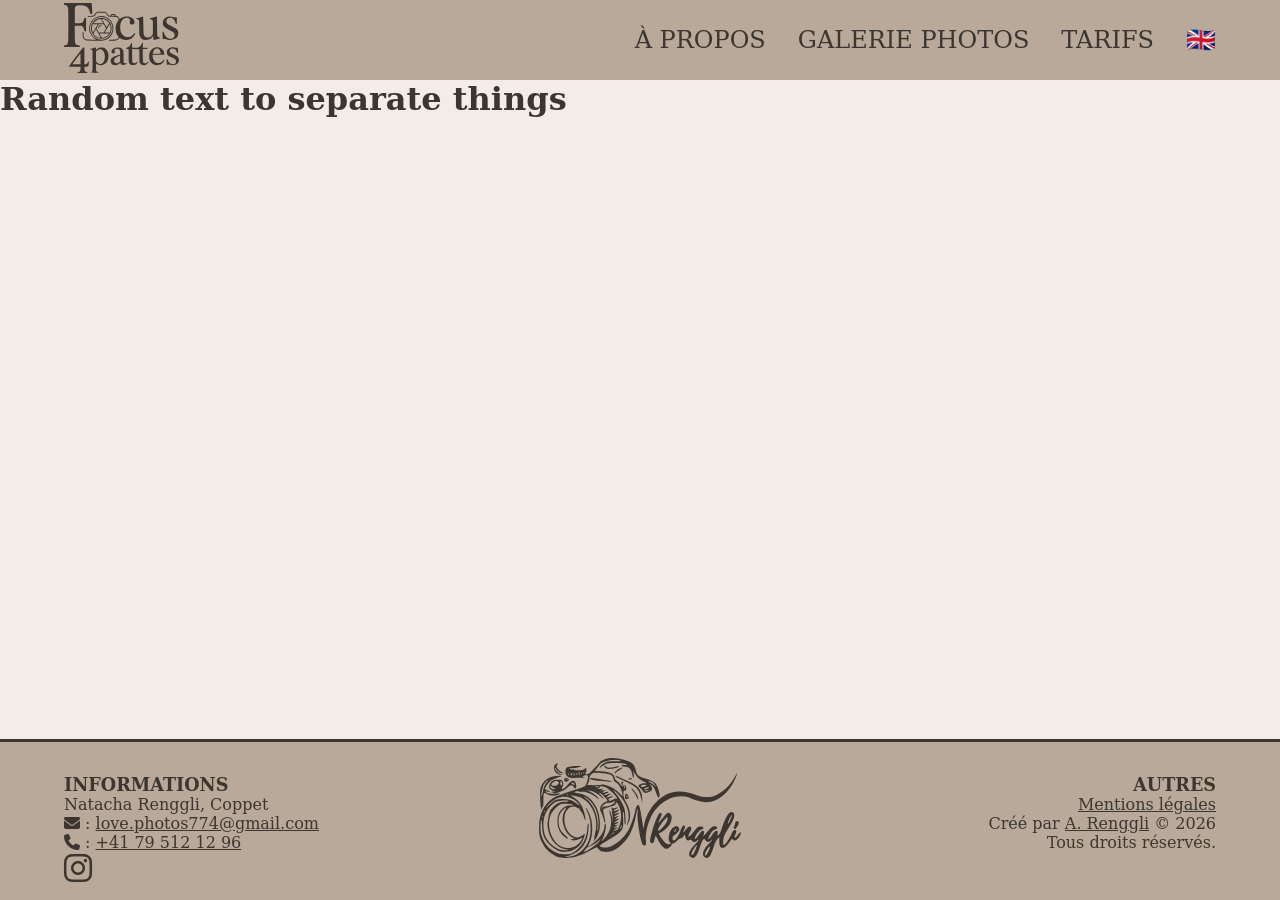
==== index.html @ 82062460 "feat(header-footer): add header/footer for wide screens" ====
<!DOCTYPE html>
<html>
    <head>
        <meta charset="UTF-8">
        <meta name="viewport" content="width=device-width, initial-scale=1.0" />
        <title>Focus4pattes</title>
        <link rel="stylesheet" href="https://cdnjs.cloudflare.com/ajax/libs/font-awesome/6.5.0/css/all.min.css">
        <link rel="stylesheet" href="css/header-footer.css" />
    </head>

    <body>
        <header id="main-header" class="header">
            <div class="logo">
                <a href="#"><img src="img/layout/focus4pattes.svg" alt="Focus 4 pattes logo"></a>
            </div>
            <nav class="desktop-nav">
                <a href="#about" data-i18n="nav-about">À propos</a>
                <a href="#gallery" data-i18n="nav-gallery">Galerie photos</a>
                <a href="#rates" data-i18n="nav-rates">Tarifs</a>
                <button id="lang-switch">🇬🇧</button>
            </nav>
            <button class="hamburger">☰</button>
        </header>

        <main>
            <h1> Random text to separate things</h1>
        </main>

        <footer class="main-footer">
            <div class="footer-section">
                <h3 data-i18n="footer-info">Informations</h3>
                <p>Natacha Renggli, Coppet</p>
                <p><i class="fas fa-envelope"></i> : <a id="emailLink" href="#"><span id="email"></span></a></p>
                <p><i class="fas fa-phone"></i> : <a id="phoneLink" href="#"><span id="phone"></span></a></p>
                <p><a href="https://www.instagram.com/focus4pattes/" target="_blank"><i class="fa-brands fa-instagram fa-2x"></i></a><p>
            </div>

            <div class="footer-logo">
                <img src="img/layout/signature_nr.svg" alt="N. Renggli Signature">
            </div>

            <div class="footer-section">
                <h3 data-i18n="footer-other">Autres</h3>
                <a href="#" data-i18n="footer-legals">Mentions légales</a>
                <p> 
                    <span data-i18n="footer-made">Créé par</span>
                    <a href="https://github.com/AdrienRenggli" target="_blank">A. Renggli</a> © <script>document.write(new Date().getFullYear())</script></p>
                <p data-i18n="footer-rights">Tous droits réservés.</p>
            </div>
        </footer>

        <script src="js/main.js" defer></script>
        <script src="js/reveal.js"></script>
        <script src="js/i18n.js"></script>
    </body>
</html>
---- css/header-footer.css ----
/* ----- General ----- */
:root {
  /* Earthy Palette */
  --bg-beige: #B8A99A;      /* The main header/footer background */
  --text-dark: #3D3630;     /* Deep brown/charcoal for text */
  --overlay-dark: rgba(0, 0, 0, 0.4);
  --white: #F2EDE7;
  
  /* Spacing & Transitions */
  --header-height: 80px;
  --transition-smooth: all 0.3s ease-in-out;

  /* Prevents header from covering the title when clicking nav links */
  scroll-padding-top: var(--header-height);
}

* { margin: 0; padding: 0; box-sizing: border-box; }

@media (max-width: 768px) {
    .desktop-nav {
        display: none; /* TODO for mobile */
    }

    .hamburger {
        display: block;
    }

    .main-footer {
        grid-template-columns: 1fr;
        text-align: center;
    }

    .footer-section:last-child {
        text-align: center;
    }
}

/* ----- Header ----- */

.header {
    background-color: var(--bg-beige);
    height: var(--header-height);
    padding: 0 5%;
    display: flex;
    align-items: center;
    justify-content: space-between;
    position: fixed;
    top: 0;
    width: 100%;
    z-index: 1000;
    transition: var(--transition-smooth);
}

.logo img {
    height: 70px;
    width: auto;
    margin: 0;
    padding: 0;
}

.desktop-nav {
    display: flex;
    gap: 2rem;
    align-items: center;
}

.desktop-nav a {
    text-decoration: none;
    color: var(--text-dark);
    font-weight: 500;
    text-transform: uppercase;
    font-size: 1.5rem;
}

#lang-switch {
    background: none;
    border: none;
    padding: 0;
    cursor: pointer;
    font-size: 1.5rem;
    display: flex;
    align-items: center;
}

.hamburger {
    display: none;
    background: none;
    border: none;
    font-size: 1.5rem;
    cursor: pointer;
}

/* ----- Main content ----- */

body {
  font-family: 'Serif', 'Libre Baskerville', serif;
  background-color: var(--white);
  color: var(--text-dark);
  min-height: 100vh;
  display: flex;
  flex-direction: column;
}

main { 
    flex: 1; 
    padding-top: var(--header-height);
}

/* ----- Footer ----- */

.main-footer {
    border-top: 3px solid var(--text-dark);
    background-color: var(--bg-beige);
    padding: 1rem 5%;
    display: grid;
    grid-template-columns: 1fr auto 1fr;
    align-items: start;
    gap: 2rem;
    margin-top: auto;
}

.footer-section h3 {
    margin-top: 1rem;
    text-transform: uppercase;
    font-size: 1.1rem;
}

.footer-logo img {
    height: 100px;
}

.footer-section:last-child {
    text-align: right;
}

.footer-section a {
    color: var(--text-dark);
    text-decoration: underline;
}
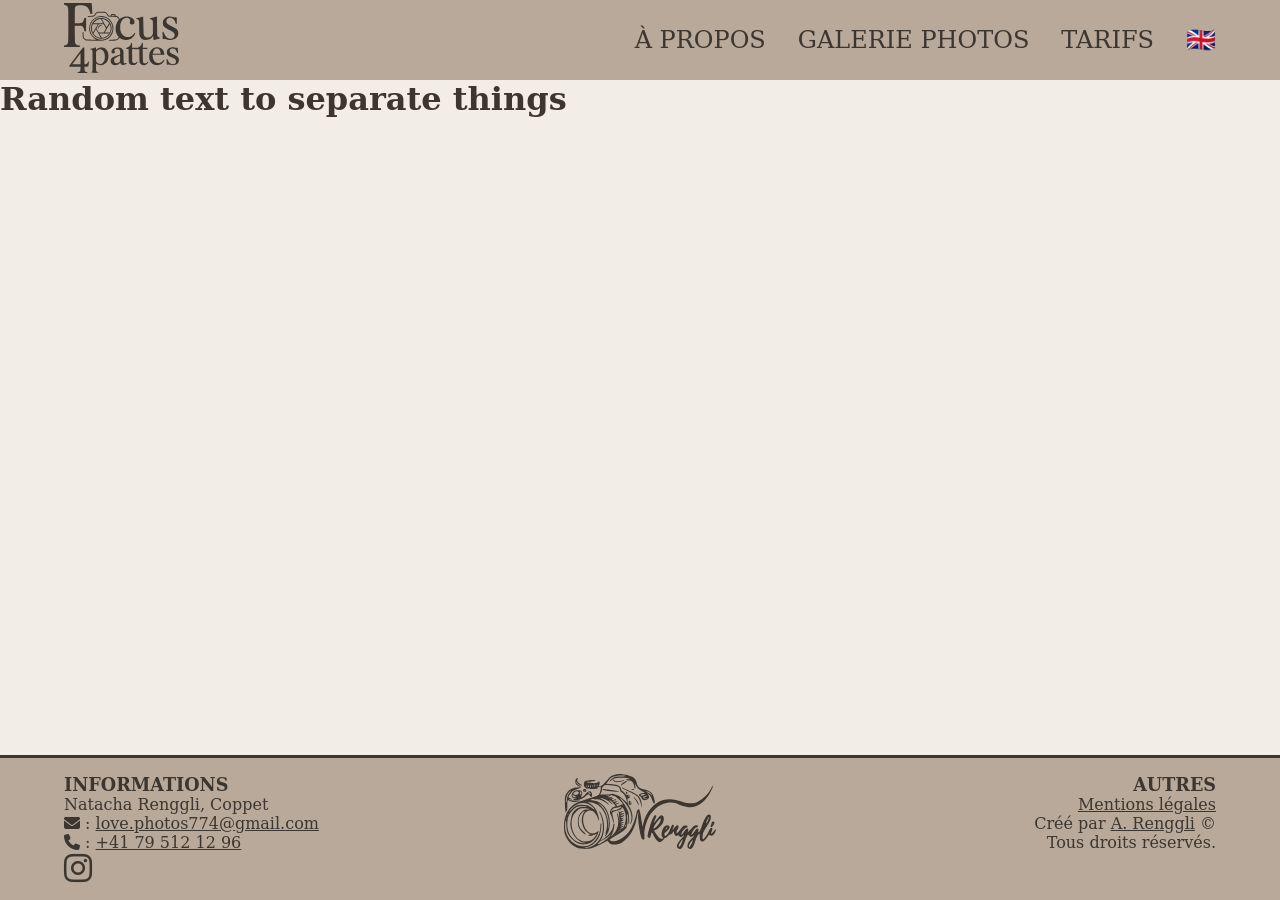
==== commit f23caf28: "feat(components): extract header and footer to components" ====
--- a/index.html
+++ b/index.html
@@ -9,48 +9,18 @@
     </head>
 
     <body>
-        <header id="main-header" class="header">
-            <div class="logo">
-                <a href="#"><img src="img/layout/focus4pattes.svg" alt="Focus 4 pattes logo"></a>
-            </div>
-            <nav class="desktop-nav">
-                <a href="#about" data-i18n="nav-about">À propos</a>
-                <a href="#gallery" data-i18n="nav-gallery">Galerie photos</a>
-                <a href="#rates" data-i18n="nav-rates">Tarifs</a>
-                <button id="lang-switch">🇬🇧</button>
-            </nav>
-            <button class="hamburger">☰</button>
-        </header>
+        <header id="main-header" class="header"></header>
 
         <main>
             <h1> Random text to separate things</h1>
         </main>
 
-        <footer class="main-footer">
-            <div class="footer-section">
-                <h3 data-i18n="footer-info">Informations</h3>
-                <p>Natacha Renggli, Coppet</p>
-                <p><i class="fas fa-envelope"></i> : <a id="emailLink" href="#"><span id="email"></span></a></p>
-                <p><i class="fas fa-phone"></i> : <a id="phoneLink" href="#"><span id="phone"></span></a></p>
-                <p><a href="https://www.instagram.com/focus4pattes/" target="_blank"><i class="fa-brands fa-instagram fa-2x"></i></a><p>
-            </div>
+        <footer id="main-footer" class="main-footer"></footer>
 
-            <div class="footer-logo">
-                <img src="img/layout/signature_nr.svg" alt="N. Renggli Signature">
-            </div>
-
-            <div class="footer-section">
-                <h3 data-i18n="footer-other">Autres</h3>
-                <a href="#" data-i18n="footer-legals">Mentions légales</a>
-                <p> 
-                    <span data-i18n="footer-made">Créé par</span>
-                    <a href="https://github.com/AdrienRenggli" target="_blank">A. Renggli</a> © <script>document.write(new Date().getFullYear())</script></p>
-                <p data-i18n="footer-rights">Tous droits réservés.</p>
-            </div>
-        </footer>
-
-        <script src="js/main.js" defer></script>
+        <script src="js/i18n.js"></script>
+        <script src="js/main.js"></script>
         <script src="js/reveal.js"></script>
-        <script src="js/i18n.js"></script>
+        
+        <script src="js/load-components.js"></script>
     </body>
-</html>
+</html>
--- a/css/header-footer.css
+++ b/css/header-footer.css
@@ -15,25 +15,6 @@
 }
 
 * { margin: 0; padding: 0; box-sizing: border-box; }
-
-@media (max-width: 768px) {
-    .desktop-nav {
-        display: none; /* TODO for mobile */
-    }
-
-    .hamburger {
-        display: block;
-    }
-
-    .main-footer {
-        grid-template-columns: 1fr;
-        text-align: center;
-    }
-
-    .footer-section:last-child {
-        text-align: center;
-    }
-}
 
 /* ----- Header ----- */
 
@@ -54,8 +35,6 @@
 .logo img {
     height: 70px;
     width: auto;
-    margin: 0;
-    padding: 0;
 }
 
 .desktop-nav {
@@ -120,13 +99,12 @@
 }
 
 .footer-section h3 {
-    margin-top: 1rem;
     text-transform: uppercase;
     font-size: 1.1rem;
 }
 
 .footer-logo img {
-    height: 100px;
+    height: 75px;
 }
 
 .footer-section:last-child {
@@ -136,4 +114,67 @@
 .footer-section a {
     color: var(--text-dark);
     text-decoration: underline;
+}
+
+/* ----- For thinner screens ----- */
+
+@media (max-width: 768px) {
+    /* --- Header & Nav --- */
+    .hamburger {
+        display: block; /* Show hamburger */
+        z-index: 1001;
+
+        /* iOS styling */
+        color: var(--text-dark); /* Force custom dark brown */
+        -webkit-appearance: none; /* Strip Apple's default button styling */
+        appearance: none;
+        -webkit-tap-highlight-color: transparent;
+    }
+
+    .desktop-nav {
+        display: flex;
+        flex-direction: column;
+        justify-content: center;
+        align-items: center;
+        gap: 2rem;
+        
+        position: fixed;
+        top: 0;
+        right: -100%; 
+        width: 80%;
+        height: 100vh;
+        
+        /* --- Transparency Logic --- */
+        background-color: rgba(184, 169, 154, 0.8); 
+        
+        backdrop-filter: blur(8px); 
+        -webkit-backdrop-filter: blur(8px); /* Safari support */
+        
+        transition: var(--transition-smooth);
+        box-shadow: -5px 0 15px rgba(0,0,0,0.1);
+        z-index: 1000;
+    }
+
+    .desktop-nav.active {
+        right: 0;
+    }
+
+    /* --- Footer (Vertical Stack) --- */
+    .main-footer {
+        grid-template-columns: 1fr;
+        text-align: center;
+        gap: 3rem;
+    }
+
+    /* Reordering the footer: Logo first, then Info, then Autres */
+    .footer-logo {
+        grid-row: 1; 
+    }
+    .footer-section:first-child {
+        grid-row: 2;
+    }
+    .footer-section:last-child {
+        grid-row: 3;
+        text-align: center;
+    }
 }
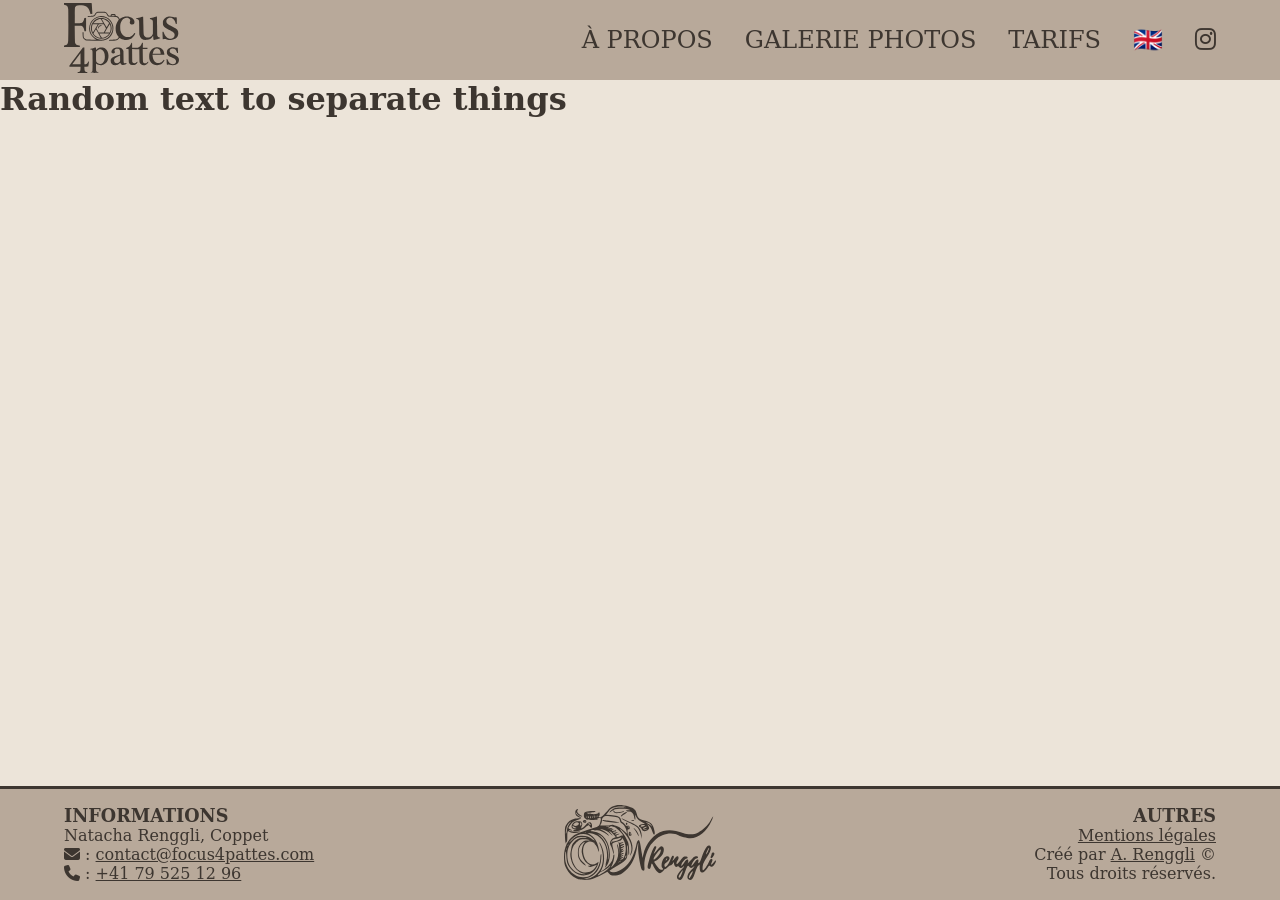
==== commit ca96943d: "feat(favicon): add favicon" ====
--- a/index.html
+++ b/index.html
@@ -3,7 +3,10 @@
     <head>
         <meta charset="UTF-8">
         <meta name="viewport" content="width=device-width, initial-scale=1.0" />
+
         <title>Focus4pattes</title>
+        <link rel="shortcut icon" href="img/layout/favicon.ico" type="image/x-icon">
+
         <link rel="stylesheet" href="https://cdnjs.cloudflare.com/ajax/libs/font-awesome/6.5.0/css/all.min.css">
         <link rel="stylesheet" href="css/header-footer.css" />
     </head>
--- a/css/header-footer.css
+++ b/css/header-footer.css
@@ -4,7 +4,7 @@
   --bg-beige: #B8A99A;      /* The main header/footer background */
   --text-dark: #3D3630;     /* Deep brown/charcoal for text */
   --overlay-dark: rgba(0, 0, 0, 0.4);
-  --white: #F2EDE7;
+  --white: #ECE4D9;
   
   /* Spacing & Transitions */
   --header-height: 80px;
@@ -118,7 +118,7 @@
 
 /* ----- For thinner screens ----- */
 
-@media (max-width: 768px) {
+@media (max-width: 780px) {
     /* --- Header & Nav --- */
     .hamburger {
         display: block; /* Show hamburger */
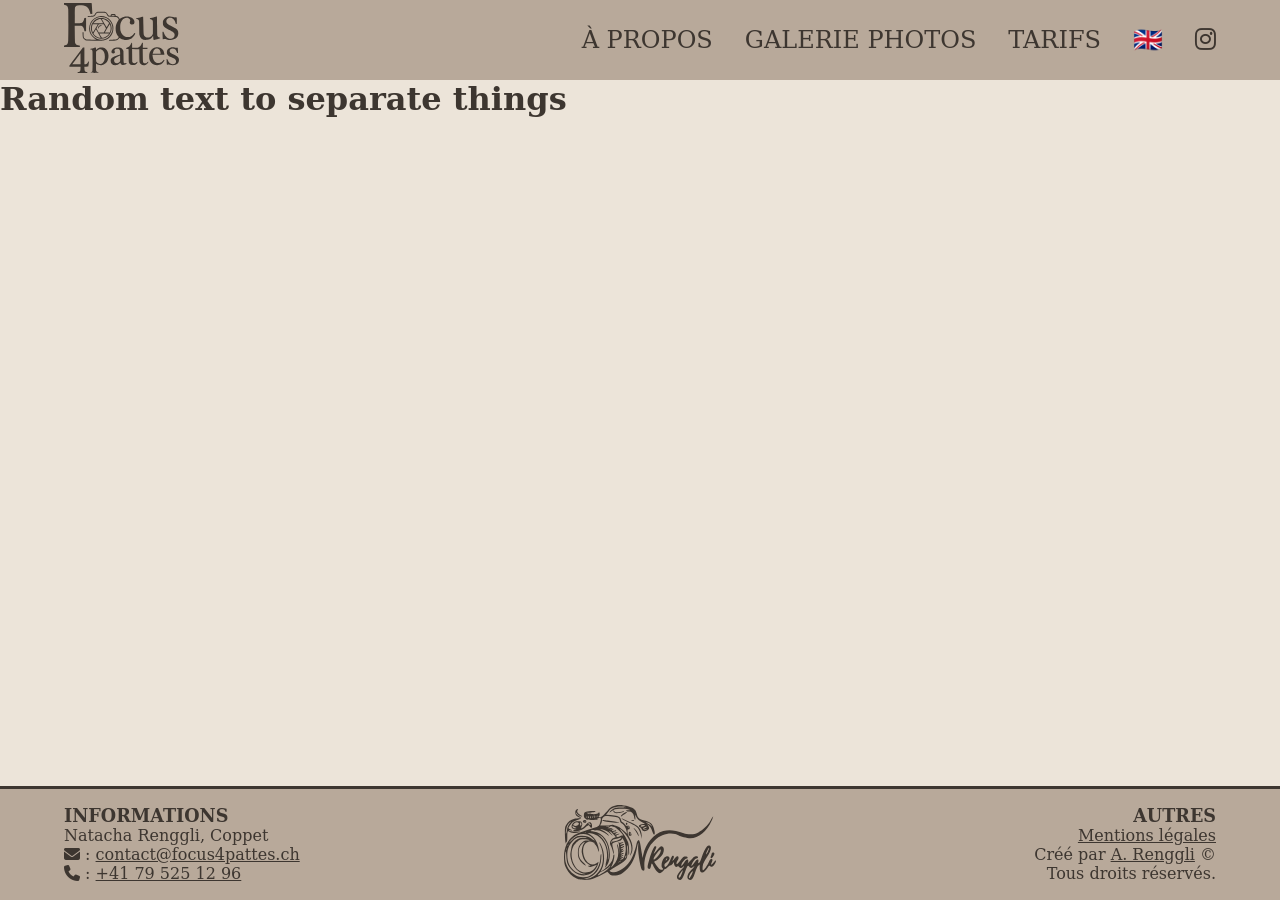
==== commit 60860d61: "feat(topButton): add go to top button when scrolled" ====
--- a/index.html
+++ b/index.html
@@ -5,10 +5,11 @@
         <meta name="viewport" content="width=device-width, initial-scale=1.0" />
 
         <title>Focus4pattes</title>
-        <link rel="shortcut icon" href="img/layout/favicon.ico" type="image/x-icon">
+        <link rel="shortcut icon" href="res/layout/favicon.ico" type="image/x-icon">
 
         <link rel="stylesheet" href="https://cdnjs.cloudflare.com/ajax/libs/font-awesome/6.5.0/css/all.min.css">
         <link rel="stylesheet" href="css/header-footer.css" />
+        <link rel="stylesheet" href="css/components/topButton.css">
     </head>
 
     <body>
@@ -17,6 +18,8 @@
         <main>
             <h1> Random text to separate things</h1>
         </main>
+
+        <button id="backToTopBtn" title="Retour en haut"><i class="fa-solid fa-arrow-up"></i></button>
 
         <footer id="main-footer" class="main-footer"></footer>
 
--- a/css/components/topButton.css
+++ b/css/components/topButton.css
@@ -0,0 +1,21 @@
+#backToTopBtn {
+    display: none; 
+    position: fixed; 
+    bottom: 20px; 
+    right: 30px; 
+    z-index: 99; 
+    border: none; 
+    outline: none;
+    background-color: #B8A99A; 
+    color: #ECE4D9; 
+    cursor: pointer; 
+    padding: 15px; 
+    border-radius: 10px; 
+    font-size: 18px; 
+    font-weight: bold;
+}
+
+#backToTopBtn:hover { 
+    background-color: #3D3630; 
+    color: #ECE4D9 
+}
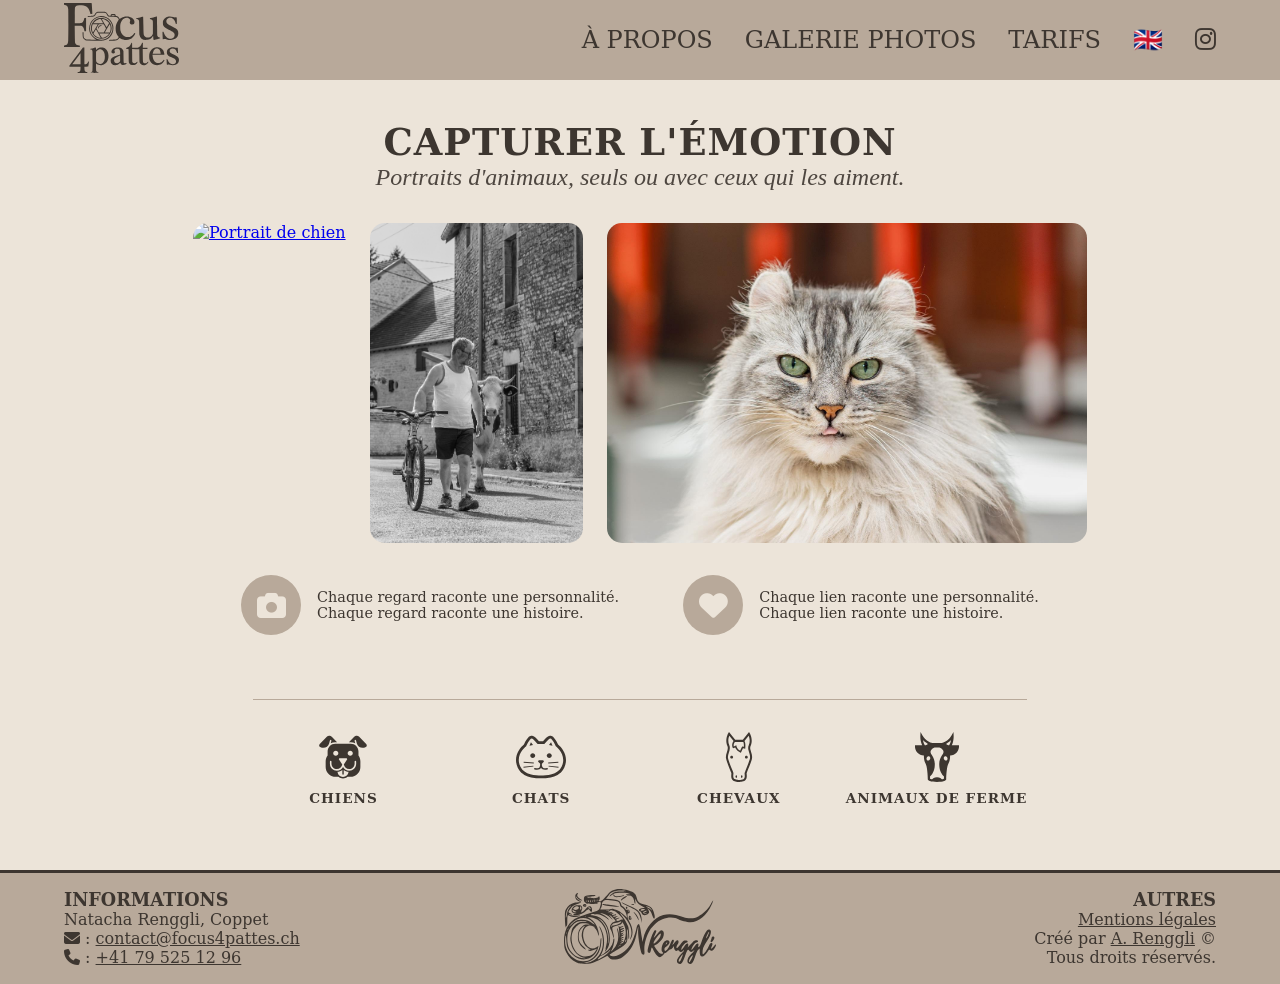
==== commit ab8389d4: "feat(landing): add landing page One missing picture because of missing rights" ====
--- a/index.html
+++ b/index.html
@@ -1,22 +1,74 @@
 <!DOCTYPE html>
-<html>
-    <head>
+<html lang="fr">
+<head>
         <meta charset="UTF-8">
-        <meta name="viewport" content="width=device-width, initial-scale=1.0" />
-
-        <title>Focus4pattes</title>
+        <meta name="viewport" content="width=device-width, initial-scale=1.0">
+        <title>Focus 4pattes | Capturer l'émotion</title>
         <link rel="shortcut icon" href="res/layout/favicon.ico" type="image/x-icon">
 
         <link rel="stylesheet" href="https://cdnjs.cloudflare.com/ajax/libs/font-awesome/6.5.0/css/all.min.css">
-        <link rel="stylesheet" href="css/header-footer.css" />
+        
+        <link rel="stylesheet" href="css/header-footer.css">
+        <link rel="stylesheet" href="css/index.css">
         <link rel="stylesheet" href="css/components/topButton.css">
     </head>
+    <body>
 
-    <body>
         <header id="main-header" class="header"></header>
 
-        <main>
-            <h1> Random text to separate things</h1>
+        <main class="home-main">
+
+            <div class="titles">
+                <h1 data-i18n="title" class="main-title">CAPTURER L'ÉMOTION</h1>
+                <p data-i18n="subtitle" class="subtitle">Portraits d'animaux, seuls ou avec ceux qui les aiment.</p>
+            </div>
+                    
+            <section class="hero-gallery">
+                <a href="gallery.html?category=dogs" class="hero-link">
+                    <img src="res/home/hero-dog.jpeg" alt="Portrait de chien" class="hero-img">
+                </a>
+                <a href="gallery.html?category=farm" class="hero-link">
+                    <img src="res/home/hero-farm.jpeg" alt="Animaux de ferme" class="hero-img">
+                </a>
+                <a href="gallery.html?category=cats" class="hero-link">
+                    <img src="res/home/hero-cat.jpeg" alt="Portrait de chat" class="hero-img">
+                </a>
+            </section>
+
+            <section class="features">
+                <div class="feature-item">
+                    <div class="icon-circle">
+                        <i class="fa-solid fa-camera fa-2x"></i>
+                    </div>
+                    <p data-i18n="home_feat1">Chaque regard raconte une personnalité.<br>Chaque regard raconte une histoire.</p>
+                </div>
+                <div class="feature-item">
+                    <div class="icon-circle">
+                        <i class="fa-solid fa-heart fa-2x"></i>
+                    </div>
+                    <p data-i18n="home_feat2">Chaque lien raconte une personnalité.<br>Chaque lien raconte une histoire.</p>
+                </div>
+            </section>
+
+            <section class="category-grid">
+                <a href="gallery.html?category=dogs" class="cat-item">
+                    <img src="res/home/dog.svg" alt="Chiens">
+                    <span data-i18n="cat_dogs">CHIENS</span>
+                </a>
+                <a href="gallery.html?category=cats" class="cat-item">
+                    <img src="res/home/cat.svg" alt="Chats">
+                    <span data-i18n="cat_cats">CHATS</span>
+                </a>
+                <a href="gallery.html?category=horses" class="cat-item">
+                    <img src="res/home/horse.svg" alt="Chevaux">
+                    <span data-i18n="cat_horses">CHEVAUX</span>
+                </a>
+                <a href="gallery.html?category=farm" class="cat-item">
+                    <img src="res/home/farm.svg" alt="Animaux de ferme">
+                    <span data-i18n="cat_farm">ANIMAUX DE FERME</span>
+                </a>
+            </section>
+
         </main>
 
         <button id="backToTopBtn" title="Retour en haut"><i class="fa-solid fa-arrow-up"></i></button>
@@ -25,8 +77,7 @@
 
         <script src="js/i18n.js"></script>
         <script src="js/main.js"></script>
+        <script src="js/load-components.js"></script>
         <script src="js/reveal.js"></script>
-        
-        <script src="js/load-components.js"></script>
     </body>
 </html>
--- a/css/index.css
+++ b/css/index.css
@@ -0,0 +1,163 @@
+/* =========================================
+   Mobile First Layout (Default)
+   ========================================= */
+
+.home-main {
+    padding: 2rem 1rem;
+    flex: 1;
+    max-width: 1200px;
+    margin: 0 auto;
+}
+
+.titles .main-title {
+    display: flex;
+    justify-content: center;
+    font-size: 2.3rem;
+    text-transform: uppercase;
+    font-weight: bold;
+    letter-spacing: 1px;
+    margin-top: 3.5rem;
+}
+
+.titles .subtitle {
+    display: flex;
+    justify-content: center;
+    font-size: 1.5rem;
+    margin-bottom: 2rem;
+    font-family: 'Handlee', cursive; 
+    font-style: italic;
+    opacity: 0.9;
+}
+
+/* Hero Images */
+.hero-gallery {
+    display: flex;
+    flex-direction: column;
+    gap: 1rem;
+    margin-bottom: 2rem;
+}
+
+.hero-img {
+    width: 100%;
+    height: auto;
+    border-radius: 15px;
+    display: block;
+    transition: transform 0.3s ease;
+}
+
+.hero-link:hover .hero-img {
+    transform: scale(1.02);
+}
+
+/* Features Section */
+.features {
+    display: flex;
+    justify-content: center;
+    flex-wrap: wrap;
+    gap: 1.5rem;
+    margin-bottom: 3rem;
+    text-align: center;
+}
+
+.feature-item {
+    display: flex;
+    align-items: center;
+    gap: 1rem;
+    text-align: left;
+    font-size: 0.9rem;
+}
+
+.icon-circle {
+    display: flex;
+    justify-content: center;
+    align-items: center;
+    width: 60px;
+    height: 60px;
+    background-color: #B8A99A;
+    border-radius: 50%;
+    flex-shrink: 0;
+    color: #ECE4D9;
+    transition: transform 0.2s ease;
+}
+
+/* Categories Grid */
+.category-grid {
+    display: grid;
+    grid-template-columns: 1fr 1fr;
+    gap: 2rem 1rem;
+    text-align: center;
+    border-top: 1px solid #B8A99A; 
+    padding-top: 2rem;
+}
+
+.cat-item {
+    display: flex;
+    flex-direction: column;
+    align-items: center;
+    gap: 0.5rem;
+    text-decoration: none;
+    color: #3D3630;
+    font-weight: bold;
+    font-size: 0.85rem;
+    letter-spacing: 1px;
+}
+
+.cat-item img {
+    width: 50px;
+    height: 50px;
+    transition: transform 0.2s ease;
+}
+
+.cat-item:hover img {
+    transform: translateY(-5px);
+}
+
+/* =========================================
+   Desktop Layout (min-width: 1080px)
+   ========================================= */
+
+@media (min-width: 1080px) {
+    .home-main {
+        display: grid;
+        justify-content: center;
+        padding: 4rem 2rem;
+    }
+
+    /* Row layout for hero images */
+    .hero-gallery {
+        flex-direction: row;
+        justify-content: center;
+        gap: 1.5rem;
+        height: clamp(180px, 25vw, 400px);
+    }
+
+    .hero-link {
+        height: 100%;
+        display: block; 
+    }
+
+    .hero-img {
+        height: 100%; 
+        width: auto;
+        object-fit: initial;
+    }
+
+    /* Features side by side */
+    .features {
+        flex-direction: row;
+        justify-content: center;
+        gap: 4rem;
+        margin-bottom: 4rem;
+    }
+
+    .feature-item {
+        max-width: 400px;
+    }
+
+    /* 4 Columns for Categories */
+    .category-grid {
+        grid-template-columns: repeat(4, 1fr);
+        max-width: 800px;
+        margin: 0 auto;
+    }
+}
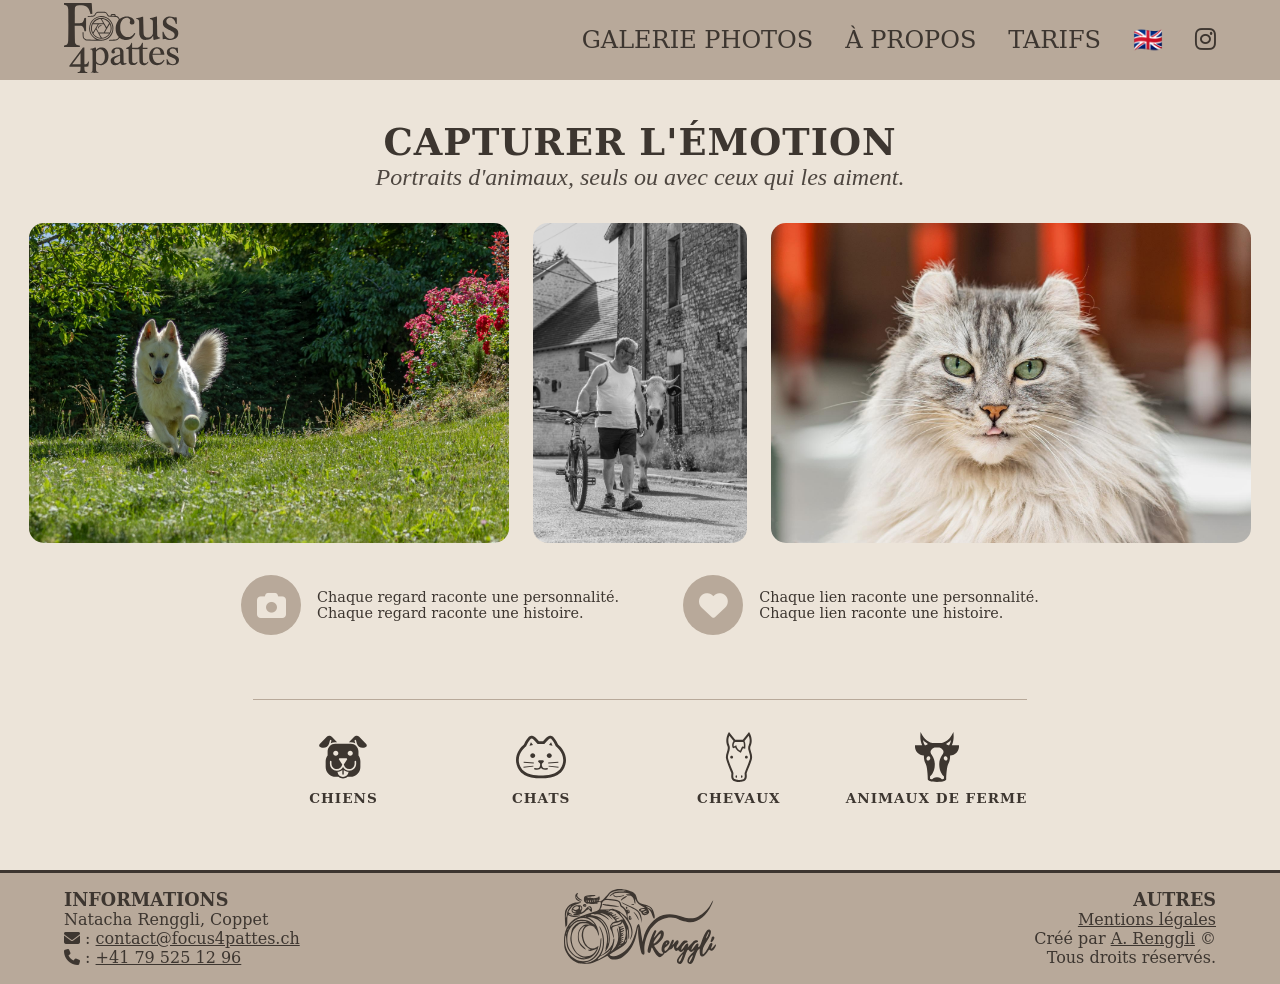
==== commit 52860295: "feat(page-title): uniformize page title" ====
--- a/index.html
+++ b/index.html
@@ -3,7 +3,7 @@
 <head>
         <meta charset="UTF-8">
         <meta name="viewport" content="width=device-width, initial-scale=1.0">
-        <title>Focus 4pattes | Capturer l'émotion</title>
+        <title>Focus4pattes | Capturer l'émotion</title>
         <link rel="shortcut icon" href="res/layout/favicon.ico" type="image/x-icon">
 
         <link rel="stylesheet" href="https://cdnjs.cloudflare.com/ajax/libs/font-awesome/6.5.0/css/all.min.css">
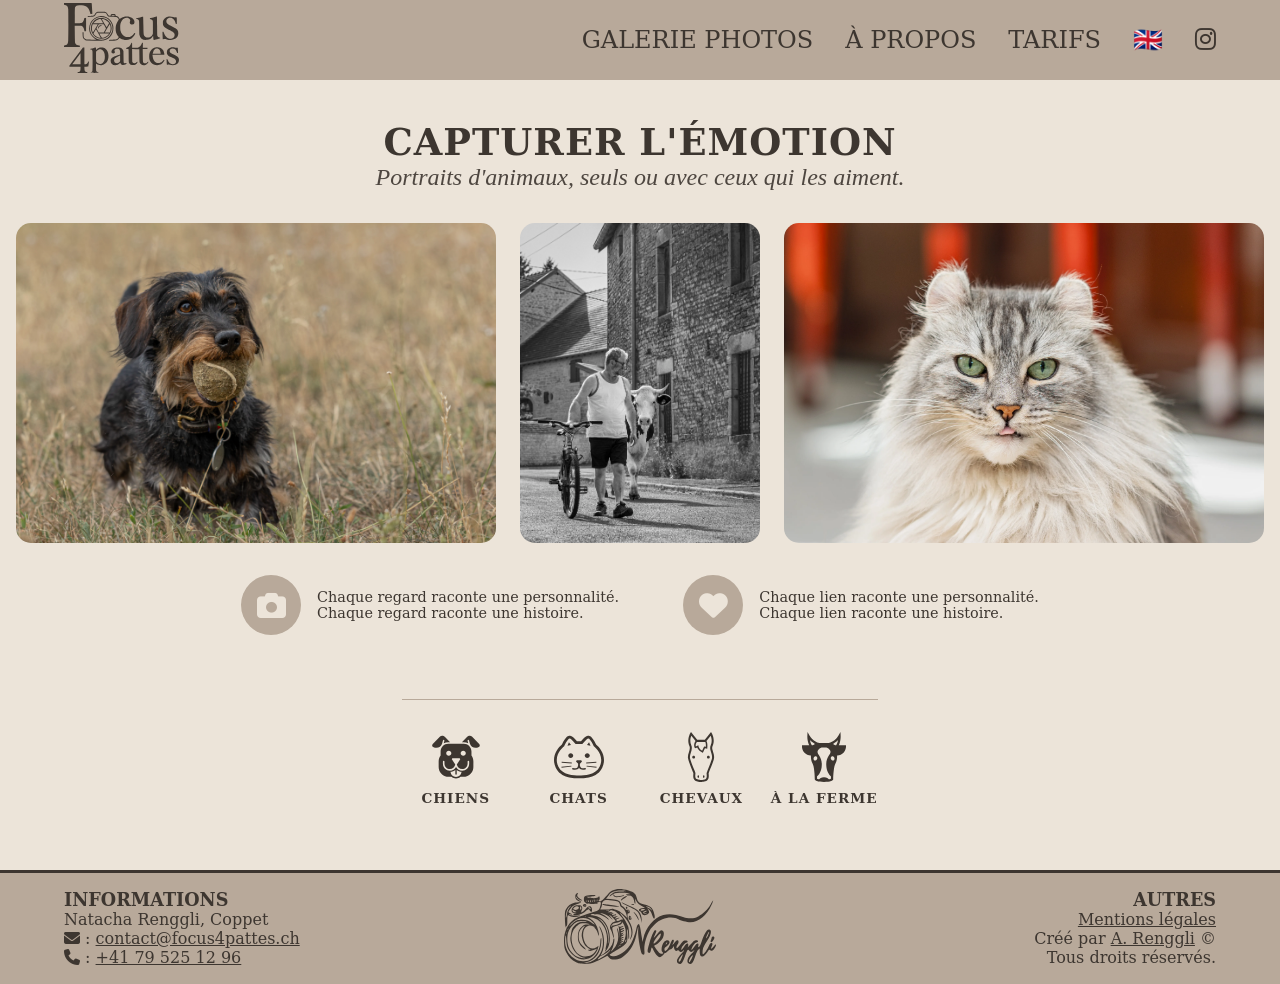
==== commit 5fd5bcaa: "feat(landing): change hero pictures" ====
--- a/index.html
+++ b/index.html
@@ -25,13 +25,13 @@
                     
             <section class="hero-gallery">
                 <a href="gallery.html?category=dogs" class="hero-link">
-                    <img src="res/home/hero-dog.jpeg" alt="Portrait de chien" class="hero-img">
+                    <img src="res/home/hero-dog.webp" alt="Portrait de chien" class="hero-img">
                 </a>
                 <a href="gallery.html?category=farm" class="hero-link">
-                    <img src="res/home/hero-farm.jpeg" alt="Animaux de ferme" class="hero-img">
+                    <img src="res/home/hero-farm.webp" alt="Animaux de ferme" class="hero-img">
                 </a>
                 <a href="gallery.html?category=cats" class="hero-link">
-                    <img src="res/home/hero-cat.jpeg" alt="Portrait de chat" class="hero-img">
+                    <img src="res/home/hero-cat.webp" alt="Portrait de chat" class="hero-img">
                 </a>
             </section>
 
